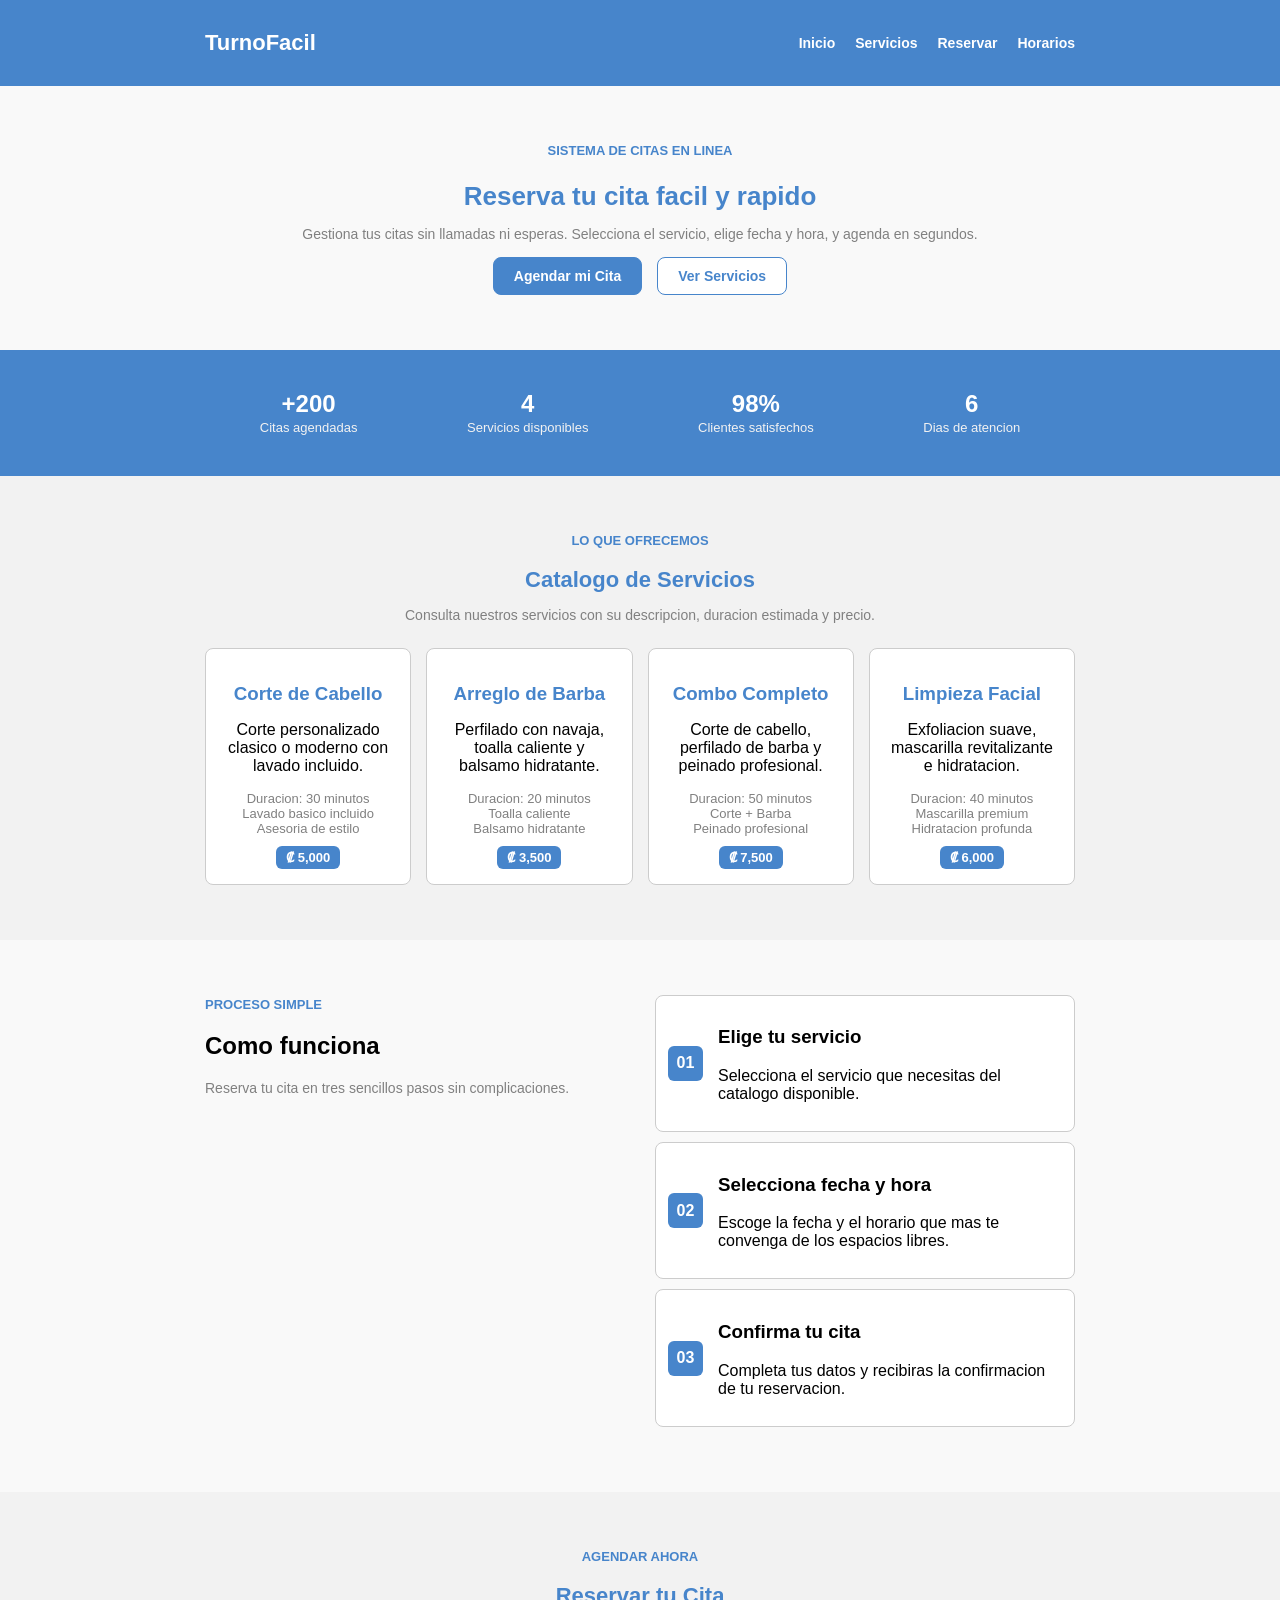
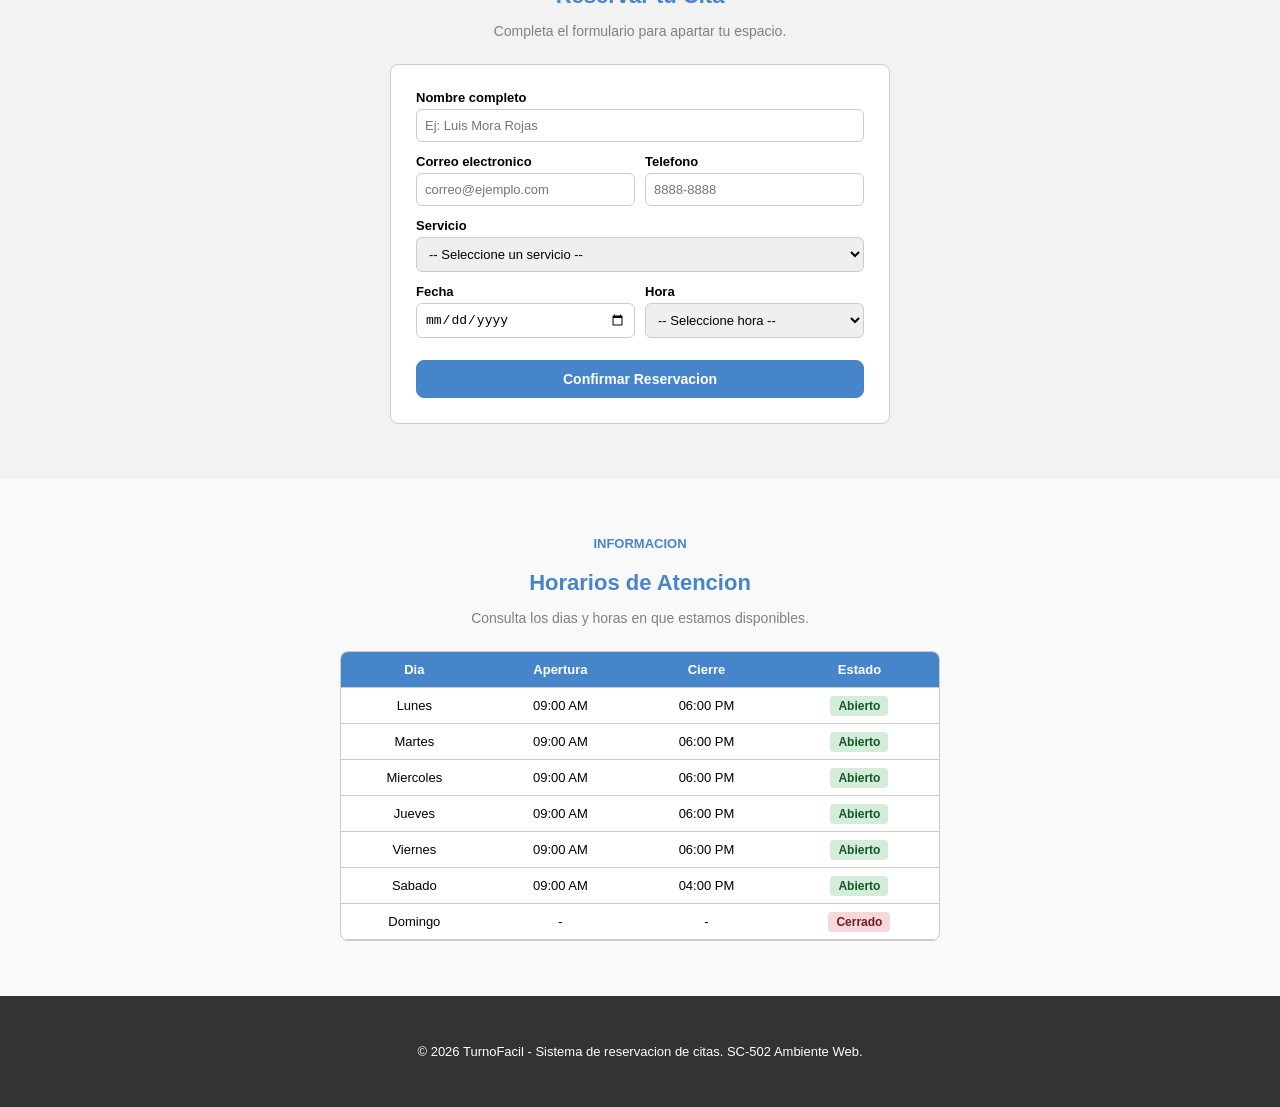
==== index.html @ 2ec7ce6b "Primer commit de TurnoFacil" ====
<!DOCTYPE html>
<html lang="es">
<head>
    <meta charset="UTF-8">
    <meta name="viewport" content="width=device-width, initial-scale=1.0">
    <title>TurnoFácil</title>
    <link rel="stylesheet" href="style.css">
</head>
<body>

    <header class="header">
        <div class="container">
            <div class="navbar">
                <a href="#" class="logo">TurnoFacil</a>
                <ul class="linksNavbar">
                    <li><a href="#inicio">Inicio</a></li>
                    <li><a href="#servicios">Servicios</a></li>
                    <li><a href="#reservar">Reservar</a></li>
                    <li><a href="#horarios">Horarios</a></li>
                </ul>
            </div>
        </div>
    </header>

    <section id="inicio" class="hero">
        <div class="container">
            <div class="hero-texto">
                <span class="subtitulo">Sistema de citas en linea</span>
                <h1>Reserva tu cita facil y rapido</h1>
                <p class="texto-gris">Gestiona tus citas sin llamadas ni esperas. Selecciona el servicio, elige fecha y hora, y agenda en segundos.</p>
                <div class="hero-botones">
                    <a href="#reservar" class="btn btn-primary grande">Agendar mi Cita</a>
                    <a href="#servicios" class="btn btn-secondary grande">Ver Servicios</a>
                </div>
            </div>
        </div>
    </section>

    <section class="stats-section">
        <div class="container">
            <div class="statsGrid">
                <div class="statCard">
                    <b>+200</b>
                    <span>Citas agendadas</span>
                </div>
                <div class="statCard">
                    <b>4</b>
                    <span>Servicios disponibles</span>
                </div>
                <div class="statCard">
                    <b>98%</b>
                    <span>Clientes satisfechos</span>
                </div>
                <div class="statCard">
                    <b>6</b>
                    <span>Dias de atencion</span>
                </div>
            </div>
        </div>
    </section>

    <section id="servicios" class="section bg-gris">
        <div class="container">
            <div class="encabezadoSeccionCentro">
                <span class="subtitulo">Lo que ofrecemos</span>
                <h2>Catalogo de Servicios</h2>
                <p class="texto-gris">Consulta nuestros servicios con su descripcion, duracion estimada y precio.</p>
            </div>

            <div class="cards-servicios">
                <article class="servicioCard">
                    <h3>Corte de Cabello</h3>
                    <p>Corte personalizado clasico o moderno con lavado incluido.</p>
                    <ul>
                        <li>Duracion: 30 minutos</li>
                        <li>Lavado basico incluido</li>
                        <li>Asesoria de estilo</li>
                    </ul>
                    <span class="precioServicio">₡ 5,000</span>
                </article>

                <article class="servicioCard">
                    <h3>Arreglo de Barba</h3>
                    <p>Perfilado con navaja, toalla caliente y balsamo hidratante.</p>
                    <ul>
                        <li>Duracion: 20 minutos</li>
                        <li>Toalla caliente</li>
                        <li>Balsamo hidratante</li>
                    </ul>
                    <span class="precioServicio">₡ 3,500</span>
                </article>

                <article class="servicioCard">
                    <h3>Combo Completo</h3>
                    <p>Corte de cabello, perfilado de barba y peinado profesional.</p>
                    <ul>
                        <li>Duracion: 50 minutos</li>
                        <li>Corte + Barba</li>
                        <li>Peinado profesional</li>
                    </ul>
                    <span class="precioServicio">₡ 7,500</span>
                </article>

                <article class="servicioCard">
                    <h3>Limpieza Facial</h3>
                    <p>Exfoliacion suave, mascarilla revitalizante e hidratacion.</p>
                    <ul>
                        <li>Duracion: 40 minutos</li>
                        <li>Mascarilla premium</li>
                        <li>Hidratacion profunda</li>
                    </ul>
                    <span class="precioServicio">₡ 6,000</span>
                </article>
            </div>
        </div>
    </section>

    <section class="section">
        <div class="container">
            <div class="pasos-section">
                <div class="pasosTexto">
                    <span class="subtitulo">Proceso simple</span>
                    <h2>Como funciona</h2>
                    <p class="texto-gris">Reserva tu cita en tres sencillos pasos sin complicaciones.</p>
                </div>
                <div class="stepsList">
                    <div class="pasoCard">
                        <div class="pasoNumero">01</div>
                        <div class="pasoInfo">
                            <h3>Elige tu servicio</h3>
                            <p>Selecciona el servicio que necesitas del catalogo disponible.</p>
                        </div>
                    </div>
                    <div class="pasoCard">
                        <div class="pasoNumero">02</div>
                        <div class="pasoInfo">
                            <h3>Selecciona fecha y hora</h3>
                            <p>Escoge la fecha y el horario que mas te convenga de los espacios libres.</p>
                        </div>
                    </div>
                    <div class="pasoCard">
                        <div class="pasoNumero">03</div>
                        <div class="pasoInfo">
                            <h3>Confirma tu cita</h3>
                            <p>Completa tus datos y recibiras la confirmacion de tu reservacion.</p>
                        </div>
                    </div>
                </div>
            </div>
        </div>
    </section>

    <section id="reservar" class="section bg-gris">
        <div class="container">
            <div class="encabezadoSeccionCentro">
                <span class="subtitulo">Agendar ahora</span>
                <h2>Reservar tu Cita</h2>
                <p class="texto-gris">Completa el formulario para apartar tu espacio.</p>
            </div>

            <div class="formContainer">
                <form id="formCita">

                    <div class="campoForm">
                        <label for="nombre">Nombre completo</label>
                        <input type="text" id="nombre" placeholder="Ej: Luis Mora Rojas" required>
                    </div>

                    <div class="fila-doble">
                        <div class="campoForm">
                            <label for="correo">Correo electronico</label>
                            <input type="email" id="correo" placeholder="correo@ejemplo.com" required>
                        </div>
                        <div class="campoForm">
                            <label for="telefono">Telefono</label>
                            <input type="tel" id="telefono" placeholder="8888-8888" required>
                        </div>
                    </div>

                    <div class="campoForm">
                        <label for="servicio">Servicio</label>
                        <select id="servicio" required>
                            <option value="">-- Seleccione un servicio --</option>
                            <option value="Corte de Cabello">Corte de Cabello (30 min - ₡5,000)</option>
                            <option value="Arreglo de Barba">Arreglo de Barba (20 min - ₡3,500)</option>
                            <option value="Combo Completo">Combo Completo (50 min - ₡7,500)</option>
                            <option value="Limpieza Facial">Limpieza Facial (40 min - ₡6,000)</option>
                        </select>
                    </div>

                    <div class="fila-doble">
                        <div class="campoForm">
                            <label for="fecha">Fecha</label>
                            <input type="date" id="fecha" required>
                        </div>
                        <div class="campoForm">
                            <label for="hora">Hora</label>
                            <select id="hora" required>
                                <option value="">-- Seleccione hora --</option>
                                <option value="09:00">09:00 AM</option>
                                <option value="10:00">10:00 AM</option>
                                <option value="11:00">11:00 AM</option>
                                <option value="13:00">01:00 PM</option>
                                <option value="14:00">02:00 PM</option>
                                <option value="15:00">03:00 PM</option>
                                <option value="16:00">04:00 PM</option>
                                <option value="17:00">05:00 PM</option>
                            </select>
                        </div>
                    </div>

                    <button type="submit" class="btn btn-primary btnReserva grande">Confirmar Reservacion</button>

                </form>
            </div>
        </div>
    </section>

    <section id="horarios" class="section">
        <div class="container">
            <div class="encabezadoSeccionCentro">
                <span class="subtitulo">Informacion</span>
                <h2>Horarios de Atencion</h2>
                <p class="texto-gris">Consulta los dias y horas en que estamos disponibles.</p>
            </div>

            <div class="tablaHorarios">
                <table>
                    <thead>
                        <tr>
                            <th>Dia</th>
                            <th>Apertura</th>
                            <th>Cierre</th>
                            <th>Estado</th>
                        </tr>
                    </thead>
                    <tbody>
                        <tr>
                            <td>Lunes</td>
                            <td>09:00 AM</td>
                            <td>06:00 PM</td>
                            <td><span class="badge-estado abierto">Abierto</span></td>
                        </tr>
                        <tr>
                            <td>Martes</td>
                            <td>09:00 AM</td>
                            <td>06:00 PM</td>
                            <td><span class="badge-estado abierto">Abierto</span></td>
                        </tr>
                        <tr>
                            <td>Miercoles</td>
                            <td>09:00 AM</td>
                            <td>06:00 PM</td>
                            <td><span class="badge-estado abierto">Abierto</span></td>
                        </tr>
                        <tr>
                            <td>Jueves</td>
                            <td>09:00 AM</td>
                            <td>06:00 PM</td>
                            <td><span class="badge-estado abierto">Abierto</span></td>
                        </tr>
                        <tr>
                            <td>Viernes</td>
                            <td>09:00 AM</td>
                            <td>06:00 PM</td>
                            <td><span class="badge-estado abierto">Abierto</span></td>
                        </tr>
                        <tr>
                            <td>Sabado</td>
                            <td>09:00 AM</td>
                            <td>04:00 PM</td>
                            <td><span class="badge-estado abierto">Abierto</span></td>
                        </tr>
                        <tr>
                            <td>Domingo</td>
                            <td>-</td>
                            <td>-</td>
                            <td><span class="badge-estado cerrado">Cerrado</span></td>
                        </tr>
                    </tbody>
                </table>
            </div>
        </div>
    </section>

    <footer class="footer">
        <div class="container">
            <p>&copy; 2026 TurnoFacil - Sistema de reservacion de citas. SC-502 Ambiente Web.</p>
        </div>
    </footer>

    <script src="script.js"></script>
</body>
</html>
---- style.css ----
* {
    box-sizing: border-box;
}

body {
    margin: 0;
    font-family: Arial, Helvetica, sans-serif;
    background-color: #f9f9f9;
    color: black;
}

.container {
    max-width: 900px;
    margin: 0 auto;
    padding: 15px;
}

.header {
    background-color: #4785cb;
}

.navbar {
    display: flex;
    justify-content: space-between;
    align-items: center;
    padding: 15px 0;
}

.logo {
    color: white;
    font-size: 22px;
    font-weight: bold;
    text-decoration: none;
}

.linksNavbar {
    display: flex;
    gap: 20px;
    list-style: none;
    margin: 0;
    padding: 0;
}

.linksNavbar a {
    text-decoration: none;
    color: white;
    font-weight: bold;
    font-size: 14px;
}

.hero {
    text-align: center;
    padding: 40px 15px;
}

.hero h1 {
    color: #4785cb;
    font-size: 26px;
    margin-bottom: 10px;
}

.subtitulo {
    color: #4785cb;
    font-weight: bold;
    font-size: 13px;
    text-transform: uppercase;
}

.texto-gris {
    color: grey;
    font-size: 14px;
    margin-bottom: 15px;
}

.hero-botones {
    display: flex;
    justify-content: center;
    gap: 15px;
}

.btn {
    padding: 10px 20px;
    border-radius: 8px;
    text-decoration: none;
    font-size: 14px;
    font-weight: bold;
    cursor: pointer;
    border: 1px solid #4785cb;
    display: inline-block;
}

.btn-primary {
    background-color: #4785cb;
    color: white;
}

.btn-secondary {
    background-color: white;
    color: #4785cb;
}

.btnReserva {
    width: 100%;
    margin-top: 10px;
}

.stats-section {
    background-color: #4785cb;
    color: white;
    padding: 25px 0;
}

.statsGrid {
    display: flex;
    justify-content: space-around;
    text-align: center;
}

.statCard b {
    display: block;
    font-size: 24px;
}

.statCard span {
    font-size: 13px;
    color: #f2f2f2;
}

.section {
    padding: 40px 0;
}

.bg-gris {
    background-color: #f2f2f2;
}

.encabezadoSeccionCentro {
    text-align: center;
    margin-bottom: 25px;
}

.encabezadoSeccionCentro h2 {
    color: #4785cb;
    font-size: 22px;
    margin-bottom: 5px;
}

.cards-servicios {
    display: flex;
    gap: 15px;
    flex-wrap: wrap;
}

.servicioCard {
    flex: 1;
    min-width: 200px;
    background-color: white;
    border: 1px solid #ccc;
    border-radius: 8px;
    padding: 15px;
    text-align: center;
}

.servicioCard h3 {
    color: #4785cb;
    margin-bottom: 8px;
}

.servicioCard ul {
    list-style: none;
    padding: 0;
    margin: 10px 0;
    color: grey;
    font-size: 13px;
}

.precioServicio {
    background-color: #4785cb;
    color: white;
    padding: 4px 10px;
    border-radius: 6px;
    font-weight: bold;
    font-size: 13px;
    display: inline-block;
}

.pasos-section {
    display: flex;
    gap: 30px;
}

.pasosTexto, .stepsList {
    flex: 1;
}

.pasoCard {
    display: flex;
    gap: 15px;
    background-color: white;
    border: 1px solid #ccc;
    border-radius: 8px;
    padding: 12px;
    margin-bottom: 10px;
    align-items: center;
}

.pasoNumero {
    width: 35px;
    height: 35px;
    background-color: #4785cb;
    color: white;
    display: flex;
    align-items: center;
    justify-content: center;
    font-weight: bold;
    border-radius: 6px;
    flex-shrink: 0;
}

.formContainer {
    max-width: 500px;
    margin: 0 auto;
    background-color: white;
    border: 1px solid #ccc;
    border-radius: 8px;
    padding: 25px;
}

.campoForm {
    margin-bottom: 12px;
}

.campoForm label {
    font-size: 13px;
    font-weight: bold;
    display: block;
    margin-bottom: 4px;
}

.campoForm input, .campoForm select {
    width: 100%;
    padding: 8px;
    font-size: 13px;
    border: 1px solid #ccc;
    border-radius: 6px;
    box-sizing: border-box;
}

.fila-doble {
    display: flex;
    gap: 10px;
}

.fila-doble .campoForm {
    flex: 1;
}

.tablaHorarios {
    max-width: 600px;
    margin: 0 auto;
    background-color: white;
    border: 1px solid #ccc;
    border-radius: 8px;
    overflow: hidden;
}

table {
    width: 100%;
    border-collapse: collapse;
    font-size: 13px;
}

th, td {
    padding: 10px;
    border-bottom: 1px solid #ccc;
    text-align: center;
}

th {
    background-color: #4785cb;
    color: white;
}

.badge-estado {
    padding: 3px 8px;
    border-radius: 4px;
    font-size: 12px;
    font-weight: bold;
}

.badge-estado.abierto {
    background-color: #d4edda;
    color: #155724;
}

.badge-estado.cerrado {
    background-color: #f8d7da;
    color: #721c24;
}

.footer {
    background-color: #333333;
    color: white;
    text-align: center;
    padding: 20px;
    font-size: 13px;
}

@media (max-width: 768px) {
    .navbar {
        flex-direction: column;
        gap: 15px;
    }

    .hero-botones, .statsGrid, .cards-servicios, .pasos-section, .fila-doble {
        flex-direction: column;
    }
}
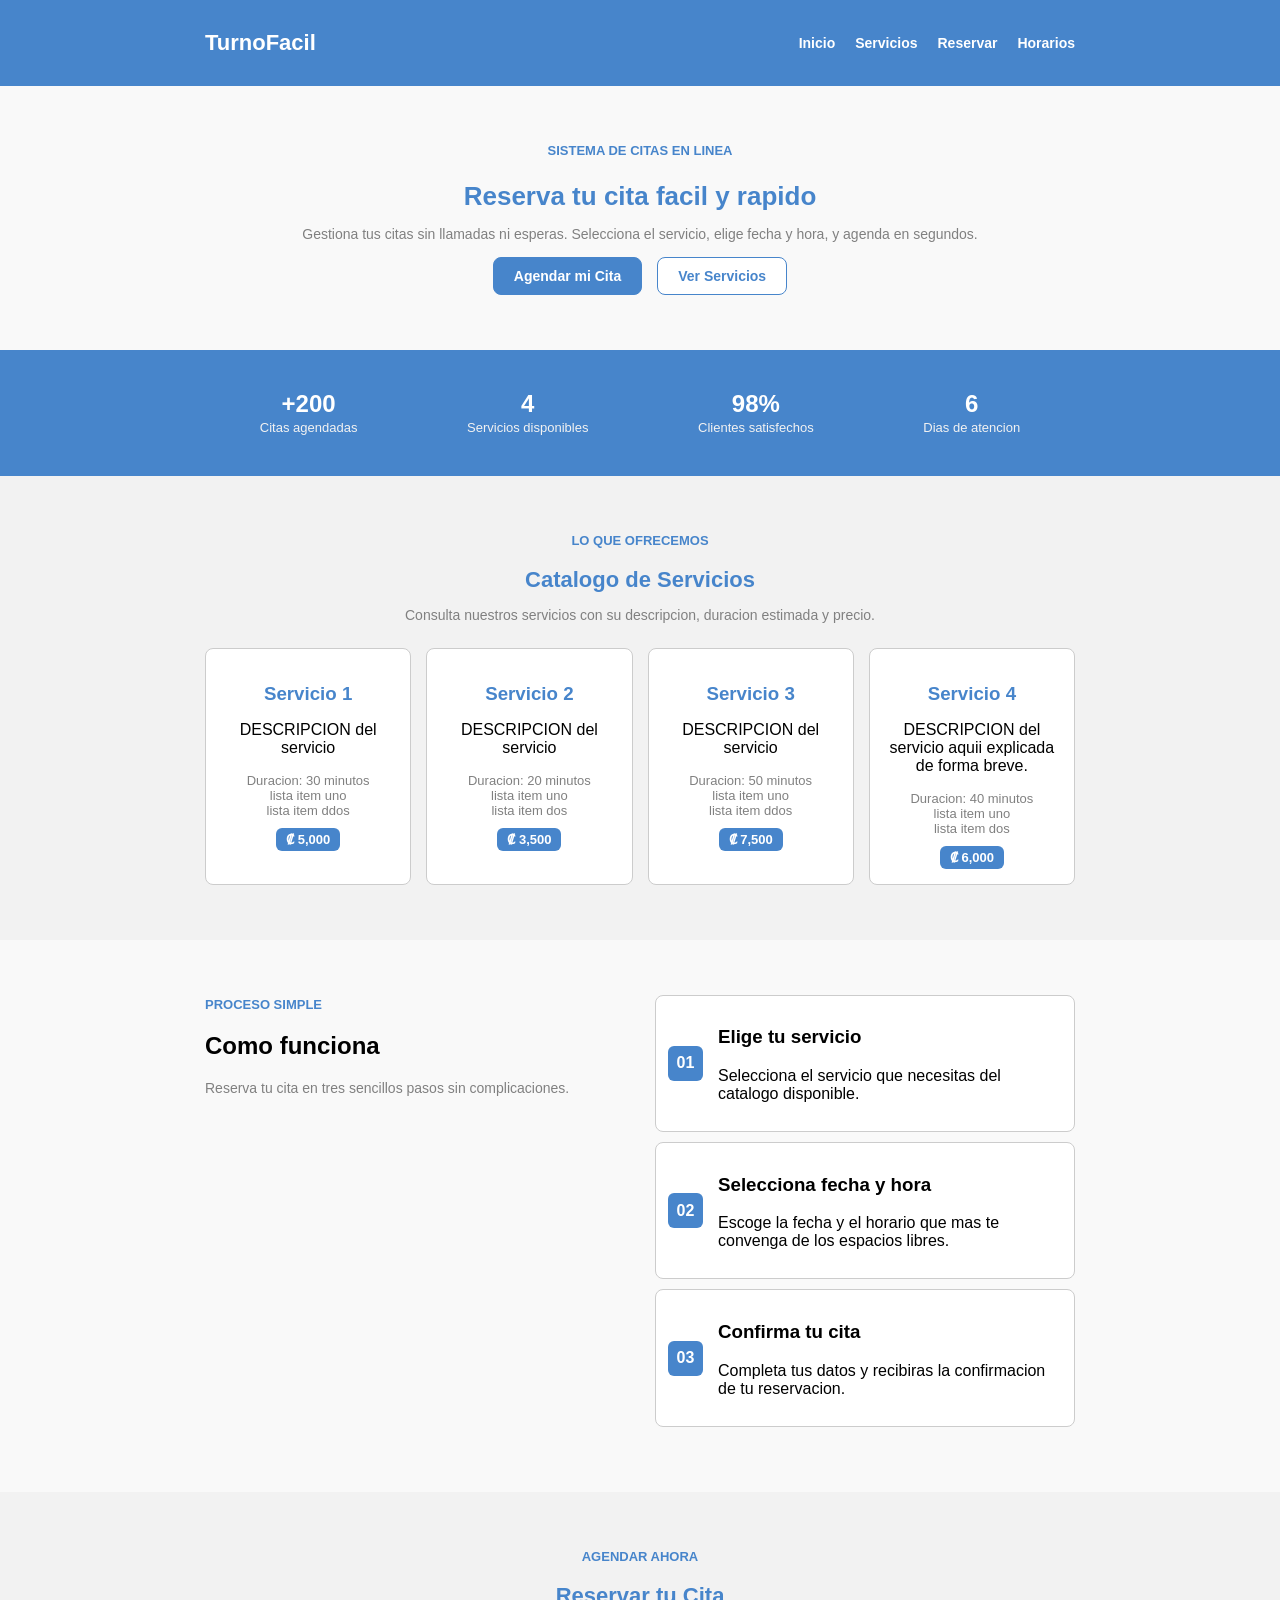
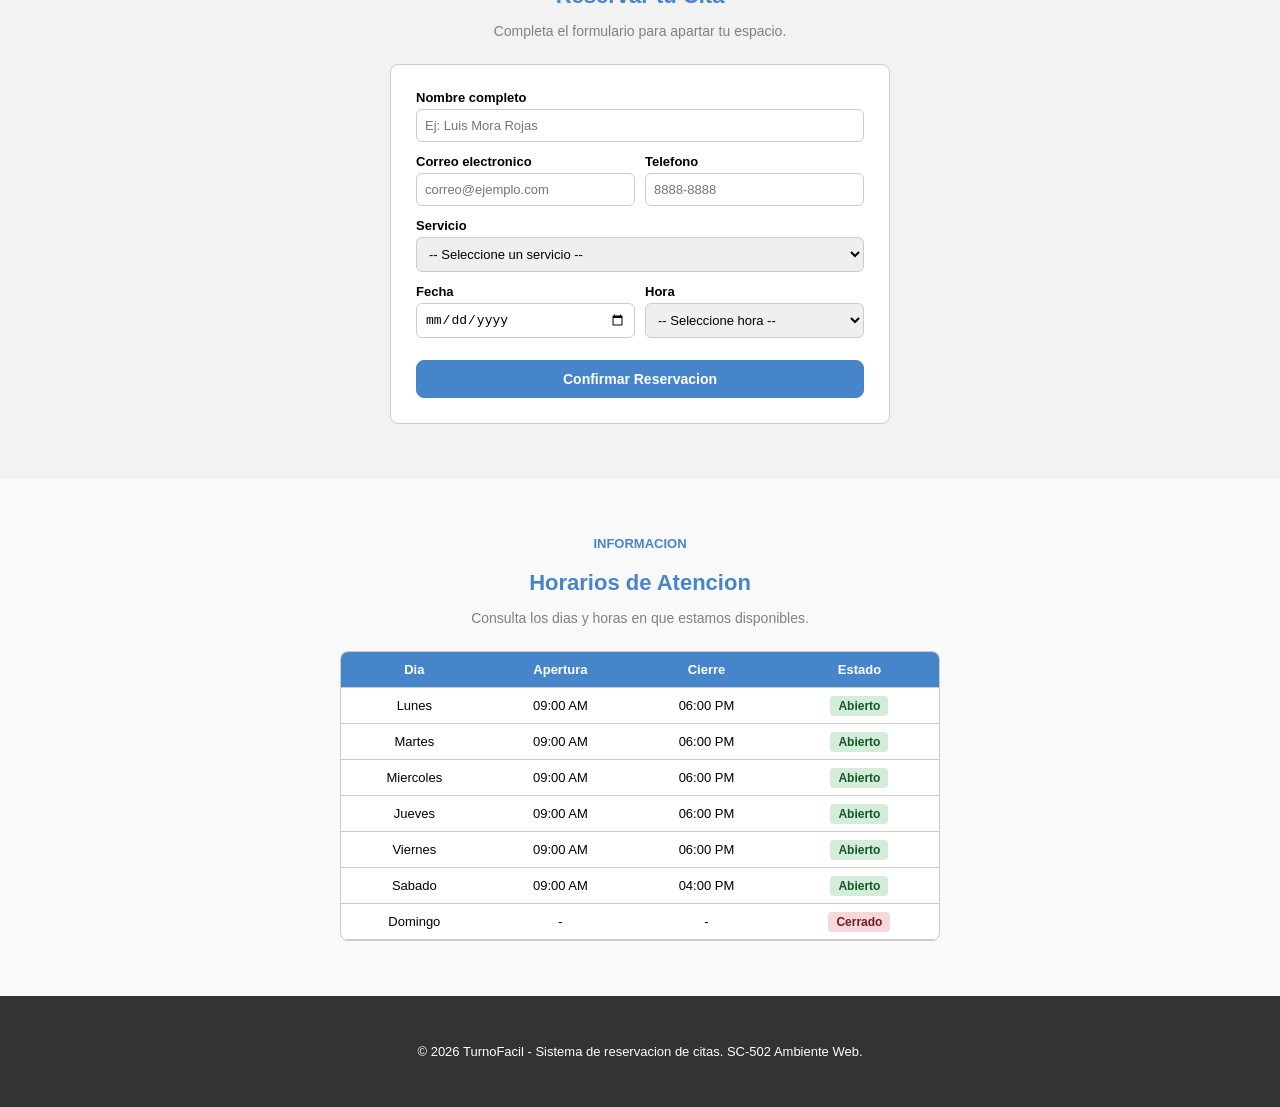
==== commit f77ac94f: "Update service descriptions and titles in index.html" ====
--- a/index.html
+++ b/index.html
@@ -69,45 +69,45 @@
 
             <div class="cards-servicios">
                 <article class="servicioCard">
-                    <h3>Corte de Cabello</h3>
-                    <p>Corte personalizado clasico o moderno con lavado incluido.</p>
+                    <h3>Servicio 1</h3>
+                    <p>DESCRIPCION del servicio</p>
                     <ul>
                         <li>Duracion: 30 minutos</li>
-                        <li>Lavado basico incluido</li>
-                        <li>Asesoria de estilo</li>
+                        <li>lista item uno</li>
+                        <li>lista item ddos</li>
                     </ul>
                     <span class="precioServicio">₡ 5,000</span>
                 </article>
 
                 <article class="servicioCard">
-                    <h3>Arreglo de Barba</h3>
-                    <p>Perfilado con navaja, toalla caliente y balsamo hidratante.</p>
+                    <h3>Servicio 2</h3>
+                    <p>DESCRIPCION del servicio</p>
                     <ul>
                         <li>Duracion: 20 minutos</li>
-                        <li>Toalla caliente</li>
-                        <li>Balsamo hidratante</li>
+                        <li>lista item uno</li>
+                        <li>lista item dos</li>
                     </ul>
                     <span class="precioServicio">₡ 3,500</span>
                 </article>
 
                 <article class="servicioCard">
-                    <h3>Combo Completo</h3>
-                    <p>Corte de cabello, perfilado de barba y peinado profesional.</p>
+                    <h3>Servicio 3</h3>
+                    <p>DESCRIPCION del servicio</p>
                     <ul>
                         <li>Duracion: 50 minutos</li>
-                        <li>Corte + Barba</li>
-                        <li>Peinado profesional</li>
+                        <li>lista item uno</li>
+                        <li>lista item ddos</li>
                     </ul>
                     <span class="precioServicio">₡ 7,500</span>
                 </article>
 
                 <article class="servicioCard">
-                    <h3>Limpieza Facial</h3>
-                    <p>Exfoliacion suave, mascarilla revitalizante e hidratacion.</p>
+                    <h3>Servicio 4</h3>
+                    <p>DESCRIPCION del servicio aquii explicada de forma breve.</p>
                     <ul>
                         <li>Duracion: 40 minutos</li>
-                        <li>Mascarilla premium</li>
-                        <li>Hidratacion profunda</li>
+                        <li>lista item uno</li>
+                        <li>lista item dos</li>
                     </ul>
                     <span class="precioServicio">₡ 6,000</span>
                 </article>
@@ -291,4 +291,4 @@
 
     <script src="script.js"></script>
 </body>
-</html>+</html>
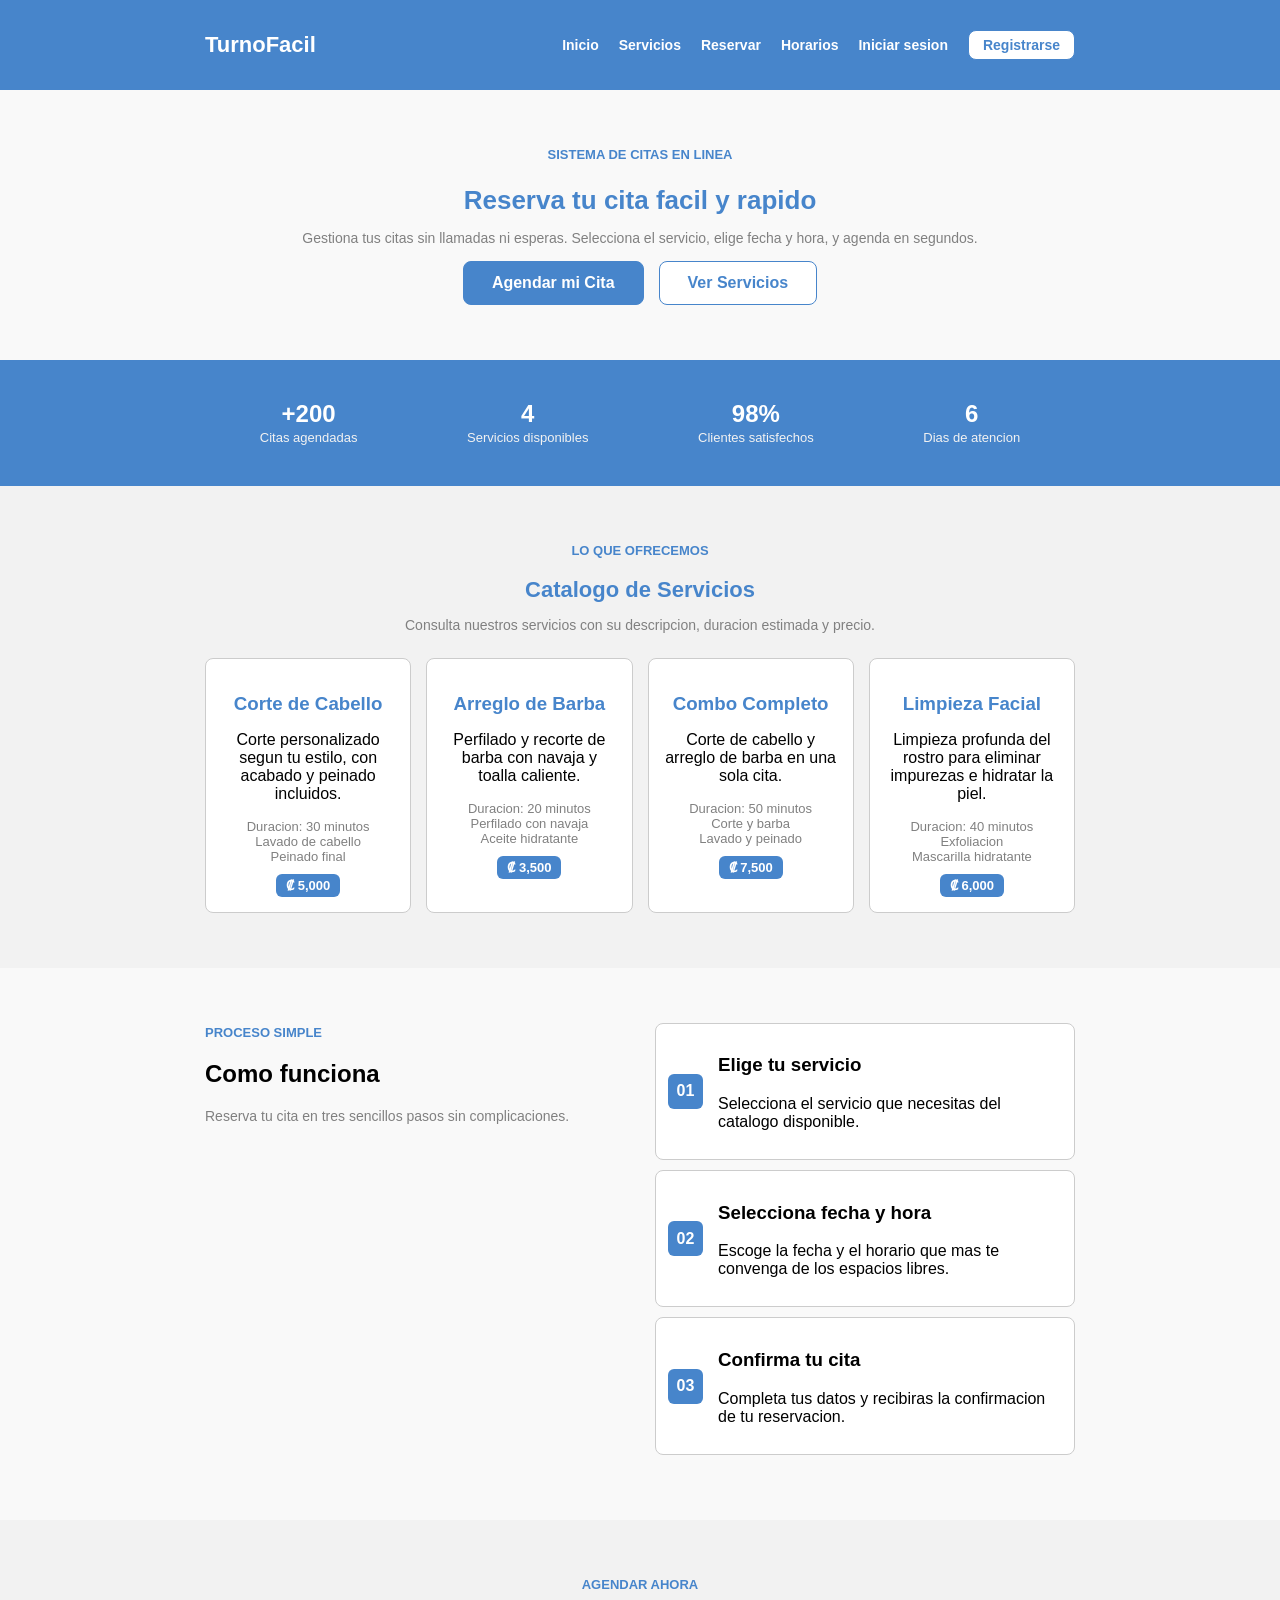
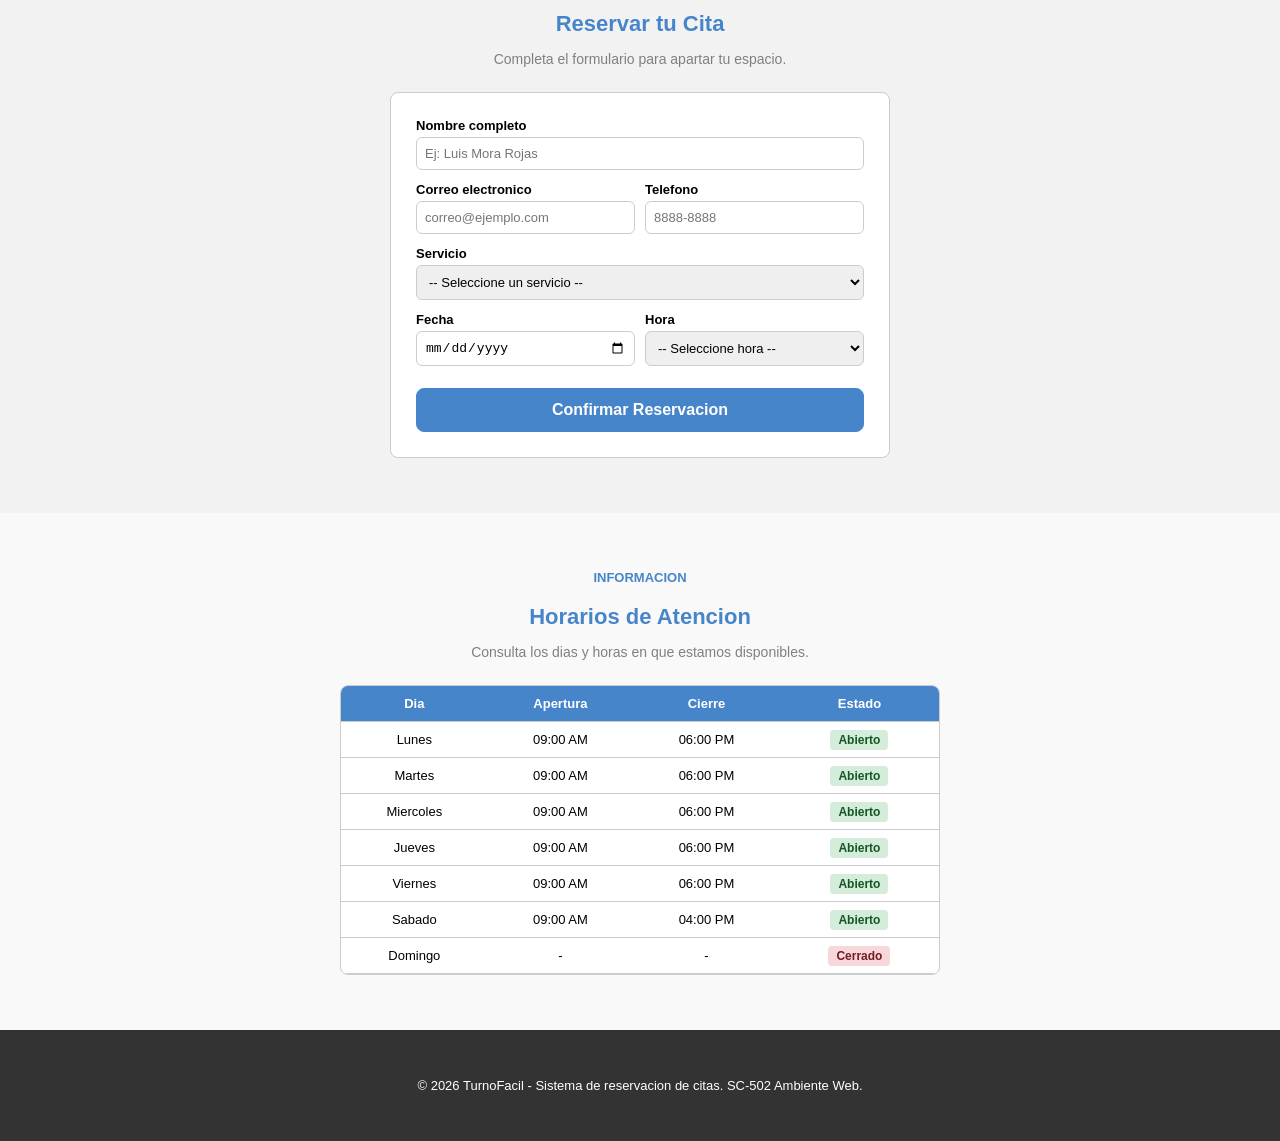
==== commit c7d9c9fa: "Agrega enlaces de login y registro, y servicios se actualiza con los textos reales en la main page" ====
--- a/index.html
+++ b/index.html
@@ -17,6 +17,8 @@
                     <li><a href="#servicios">Servicios</a></li>
                     <li><a href="#reservar">Reservar</a></li>
                     <li><a href="#horarios">Horarios</a></li>
+                    <li><a href="login.html">Iniciar sesion</a></li>
+                    <li><a href="registro.html" class="btn btn-secondary btnNavbar">Registrarse</a></li>
                 </ul>
             </div>
         </div>
@@ -69,45 +71,45 @@
 
             <div class="cards-servicios">
                 <article class="servicioCard">
-                    <h3>Servicio 1</h3>
-                    <p>DESCRIPCION del servicio</p>
+                    <h3>Corte de Cabello</h3>
+                    <p>Corte personalizado segun tu estilo, con acabado y peinado incluidos.</p>
                     <ul>
                         <li>Duracion: 30 minutos</li>
-                        <li>lista item uno</li>
-                        <li>lista item ddos</li>
+                        <li>Lavado de cabello</li>
+                        <li>Peinado final</li>
                     </ul>
                     <span class="precioServicio">₡ 5,000</span>
                 </article>
 
                 <article class="servicioCard">
-                    <h3>Servicio 2</h3>
-                    <p>DESCRIPCION del servicio</p>
+                    <h3>Arreglo de Barba</h3>
+                    <p>Perfilado y recorte de barba con navaja y toalla caliente.</p>
                     <ul>
                         <li>Duracion: 20 minutos</li>
-                        <li>lista item uno</li>
-                        <li>lista item dos</li>
+                        <li>Perfilado con navaja</li>
+                        <li>Aceite hidratante</li>
                     </ul>
                     <span class="precioServicio">₡ 3,500</span>
                 </article>
 
                 <article class="servicioCard">
-                    <h3>Servicio 3</h3>
-                    <p>DESCRIPCION del servicio</p>
+                    <h3>Combo Completo</h3>
+                    <p>Corte de cabello y arreglo de barba en una sola cita.</p>
                     <ul>
                         <li>Duracion: 50 minutos</li>
-                        <li>lista item uno</li>
-                        <li>lista item ddos</li>
+                        <li>Corte y barba</li>
+                        <li>Lavado y peinado</li>
                     </ul>
                     <span class="precioServicio">₡ 7,500</span>
                 </article>
 
                 <article class="servicioCard">
-                    <h3>Servicio 4</h3>
-                    <p>DESCRIPCION del servicio aquii explicada de forma breve.</p>
+                    <h3>Limpieza Facial</h3>
+                    <p>Limpieza profunda del rostro para eliminar impurezas e hidratar la piel.</p>
                     <ul>
                         <li>Duracion: 40 minutos</li>
-                        <li>lista item uno</li>
-                        <li>lista item dos</li>
+                        <li>Exfoliacion</li>
+                        <li>Mascarilla hidratante</li>
                     </ul>
                     <span class="precioServicio">₡ 6,000</span>
                 </article>
--- a/style.css
+++ b/style.css
@@ -36,6 +36,7 @@
 .linksNavbar {
     display: flex;
     gap: 20px;
+    align-items: center;
     list-style: none;
     margin: 0;
     padding: 0;
@@ -46,6 +47,11 @@
     color: white;
     font-weight: bold;
     font-size: 14px;
+}
+
+.linksNavbar a.btnNavbar {
+    color: #4785cb;
+    padding: 6px 14px;
 }
 
 .hero {
@@ -102,6 +108,11 @@
 .btnReserva {
     width: 100%;
     margin-top: 10px;
+}
+
+.grande {
+    padding: 12px 28px;
+    font-size: 16px;
 }
 
 .stats-section {
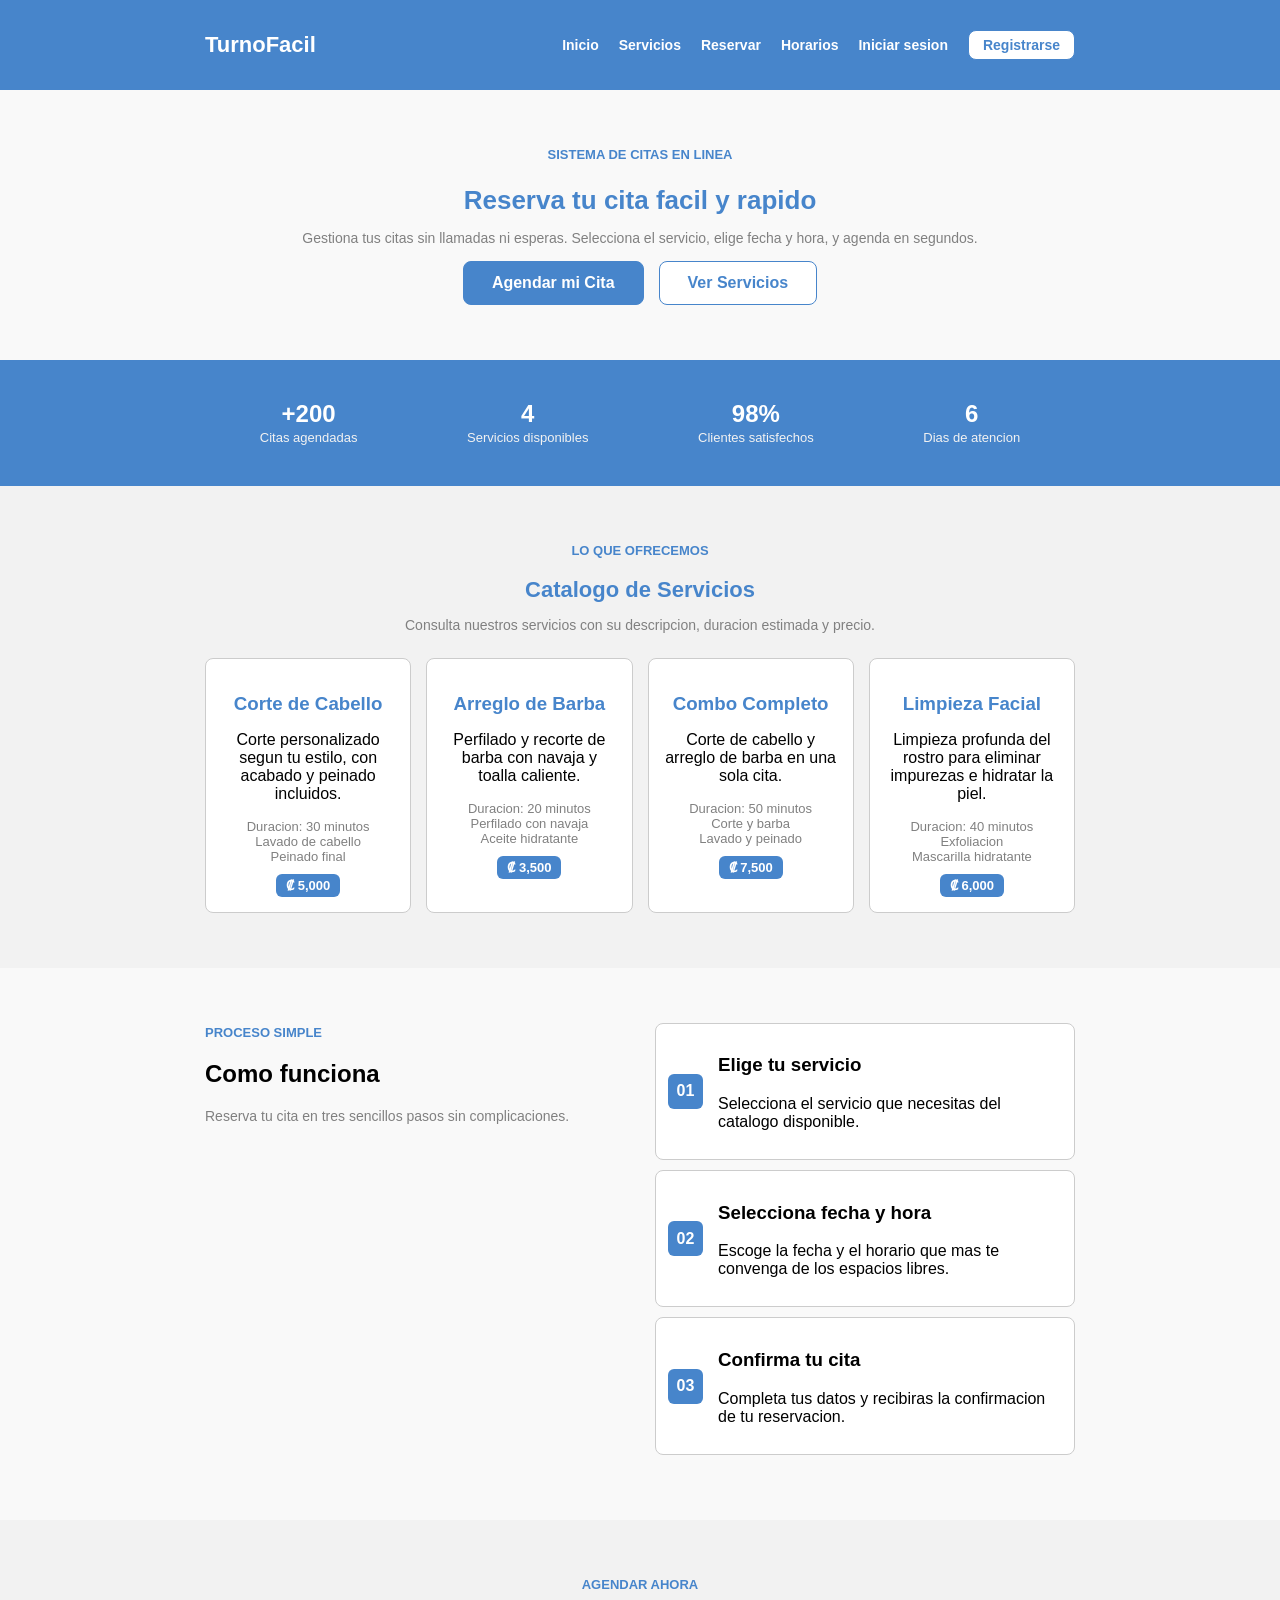
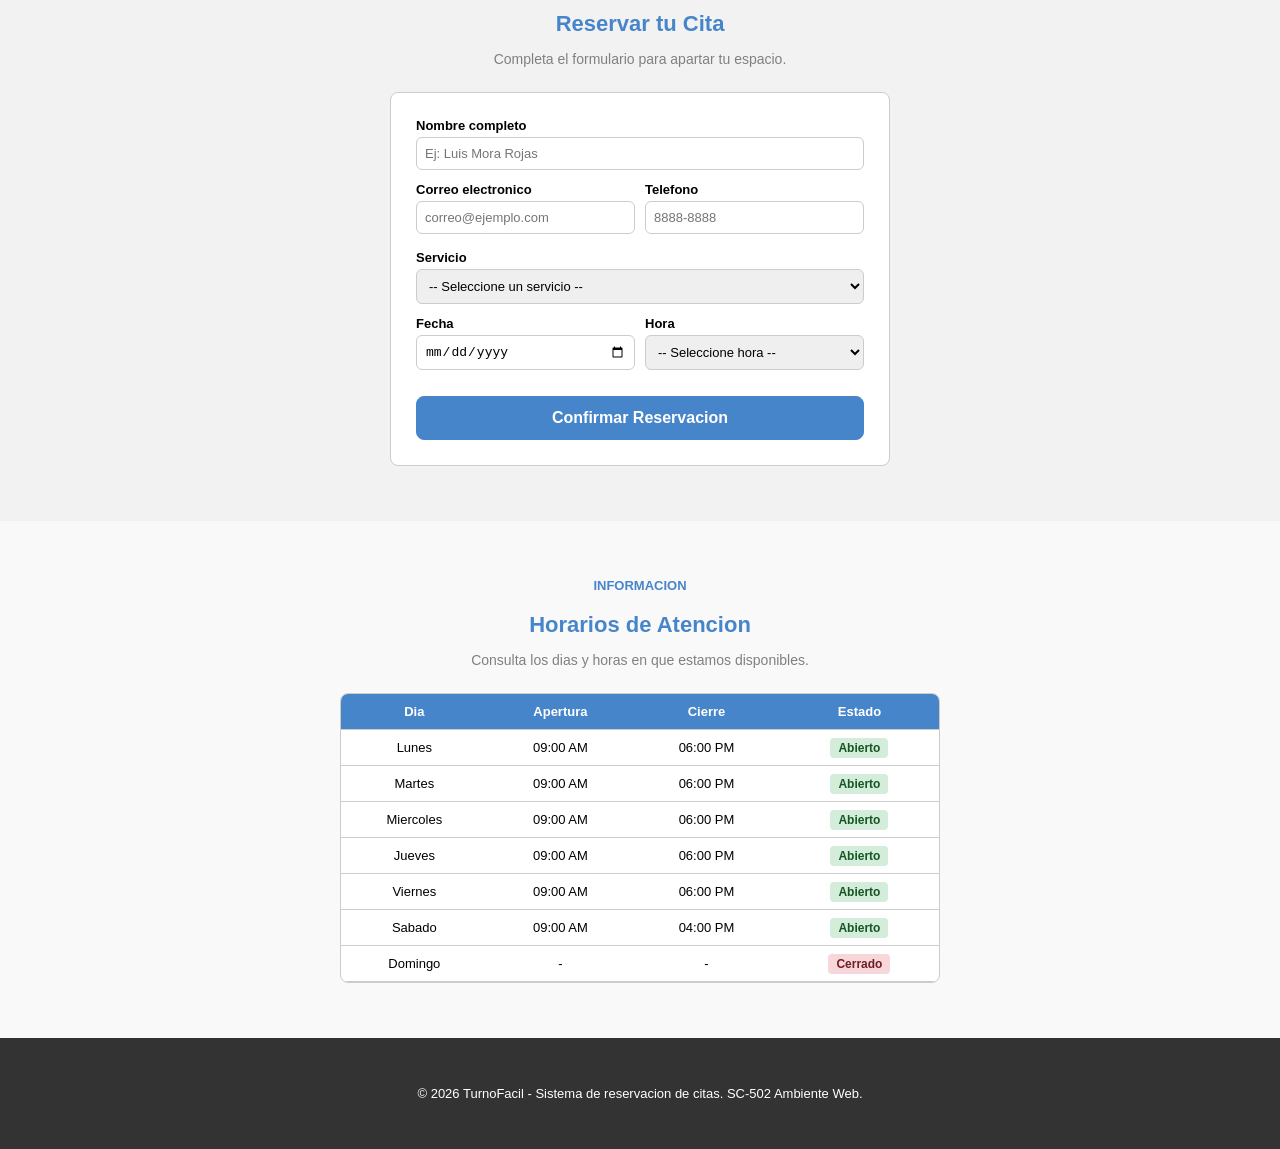
==== commit 0552851c: "Agrego pantallas de mis citas, mi cuenta y panel de administrador, y validaciones del formulario de " ====
--- a/index.html
+++ b/index.html
@@ -161,43 +161,51 @@
             </div>
 
             <div class="formContainer">
-                <form id="formCita">
+                <div id="alertaError" class="alertaError"></div>
+                <div id="alertaExito" class="alertaExito"></div>
+
+                <form id="formCita" novalidate>
 
                     <div class="campoForm">
                         <label for="nombre">Nombre completo</label>
-                        <input type="text" id="nombre" placeholder="Ej: Luis Mora Rojas" required>
+                        <input type="text" id="nombre" placeholder="Ej: Luis Mora Rojas" required aria-describedby="errorNombre">
+                        <span id="errorNombre" class="errorCampo"></span>
                     </div>
 
                     <div class="fila-doble">
                         <div class="campoForm">
                             <label for="correo">Correo electronico</label>
-                            <input type="email" id="correo" placeholder="correo@ejemplo.com" required>
+                            <input type="email" id="correo" placeholder="correo@ejemplo.com" required aria-describedby="errorCorreo">
+                            <span id="errorCorreo" class="errorCampo"></span>
                         </div>
                         <div class="campoForm">
                             <label for="telefono">Telefono</label>
-                            <input type="tel" id="telefono" placeholder="8888-8888" required>
+                            <input type="tel" id="telefono" placeholder="8888-8888" required aria-describedby="errorTelefono">
+                            <span id="errorTelefono" class="errorCampo"></span>
                         </div>
                     </div>
 
                     <div class="campoForm">
                         <label for="servicio">Servicio</label>
-                        <select id="servicio" required>
+                        <select id="servicio" required aria-describedby="errorServicio">
                             <option value="">-- Seleccione un servicio --</option>
                             <option value="Corte de Cabello">Corte de Cabello (30 min - ₡5,000)</option>
                             <option value="Arreglo de Barba">Arreglo de Barba (20 min - ₡3,500)</option>
                             <option value="Combo Completo">Combo Completo (50 min - ₡7,500)</option>
                             <option value="Limpieza Facial">Limpieza Facial (40 min - ₡6,000)</option>
                         </select>
+                        <span id="errorServicio" class="errorCampo"></span>
                     </div>
 
                     <div class="fila-doble">
                         <div class="campoForm">
                             <label for="fecha">Fecha</label>
-                            <input type="date" id="fecha" required>
+                            <input type="date" id="fecha" required aria-describedby="errorFecha">
+                            <span id="errorFecha" class="errorCampo"></span>
                         </div>
                         <div class="campoForm">
                             <label for="hora">Hora</label>
-                            <select id="hora" required>
+                            <select id="hora" required aria-describedby="errorHora">
                                 <option value="">-- Seleccione hora --</option>
                                 <option value="09:00">09:00 AM</option>
                                 <option value="10:00">10:00 AM</option>
@@ -208,6 +216,7 @@
                                 <option value="16:00">04:00 PM</option>
                                 <option value="17:00">05:00 PM</option>
                             </select>
+                            <span id="errorHora" class="errorCampo"></span>
                         </div>
                     </div>
 
--- a/style.css
+++ b/style.css
@@ -326,4 +326,168 @@
     .hero-botones, .statsGrid, .cards-servicios, .pasos-section, .fila-doble {
         flex-direction: column;
     }
-}+}
+
+/* ==========================================================
+   Pantallas secundarias
+   (login, registro, recuperar contraseña, mis citas,
+   mi cuenta y panel de administrador)
+   ========================================================== */
+
+/* --- Alertas (ocultas por defecto; se muestran con .mostrar) --- */
+.alertaError, .alertaExito {
+    display: none;
+    padding: 10px 12px;
+    border-radius: 8px;
+    font-size: 13px;
+    font-weight: bold;
+    margin-bottom: 15px;
+}
+
+.alertaError {
+    background-color: #f8d7da;
+    color: #721c24;
+    border: 1px solid #f5c6cb;
+}
+
+.alertaExito {
+    background-color: #d4edda;
+    color: #155724;
+    border: 1px solid #c3e6cb;
+}
+
+.alertaError.mostrar, .alertaExito.mostrar {
+    display: block;
+}
+
+/* Hover de botones*/
+.btn-primary:hover {
+    background-color: #3a6fae;
+    border-color: #3a6fae;
+}
+
+.btn-secondary:hover {
+    background-color: #e8f0fa;
+}
+
+/* Boton de peligro */
+.btnPeligro {
+    background-color: #dc3545;
+    border-color: #dc3545;
+    color: white;
+}
+
+.btnPeligro:hover {
+    background-color: #b02a37;
+    border-color: #b02a37;
+}
+
+/* Textarea igual a los inputs */
+.campoForm textarea {
+    width: 100%;
+    padding: 8px;
+    font-size: 13px;
+    font-family: inherit;
+    border: 1px solid #ccc;
+    border-radius: 6px;
+    min-height: 80px;
+    resize: vertical;
+}
+
+/* --- Enlace de texto debajo de un formulario --- */
+.enlaceForm {
+    text-align: center;
+    font-size: 13px;
+    margin-top: 15px;
+    color: grey;
+}
+
+.enlaceForm a {
+    color: #4785cb;
+    font-weight: bold;
+    text-decoration: none;
+}
+
+.enlaceForm a:hover {
+    text-decoration: underline;
+}
+
+/*Error de un campo especifico (debajo del input) */
+.errorCampo {
+    display: block;
+    color: #721c24;
+    font-size: 12px;
+    margin-top: 4px;
+}
+
+/* --- Mis citas --- */
+/* Mismo ancho que la tabla, para que la alerta y el mensaje queden alineados con ella */
+.contenidoCitas {
+    max-width: 600px;
+    margin: 0 auto;
+}
+
+.mensajeSinCitas {
+    text-align: center;
+}
+
+/* Estado "Atendida" (verde = confirmada, rojo = cancelada) */
+.badge-estado.atendida {
+    background-color: #d6e4f5;
+    color: #1f4e85;
+}
+
+/*  Layout del panel de administrador  */
+.panelAdmin {
+    display: flex;
+    gap: 20px;
+    align-items: flex-start;
+}
+
+.panelMenu {
+    width: 200px;
+    flex-shrink: 0;
+    background-color: white;
+    border: 1px solid #ccc;
+    border-radius: 8px;
+    padding: 10px;
+}
+
+.panelMenu a {
+    display: block;
+    padding: 10px;
+    border-radius: 6px;
+    color: #4785cb;
+    font-size: 14px;
+    font-weight: bold;
+    text-decoration: none;
+}
+
+.panelMenu a:hover {
+    background-color: #f2f2f2;
+}
+
+.panelMenu a.activo {
+    background-color: #4785cb;
+    color: white;
+}
+
+.panelContenido {
+    flex: 1;
+    min-width: 0;
+    background-color: white;
+    border: 1px solid #ccc;
+    border-radius: 8px;
+    padding: 20px;
+}
+
+@media (max-width: 768px) {
+    .panelAdmin {
+        flex-direction: column;
+        align-items: stretch;
+    }
+
+    .panelMenu {
+        width: 100%;
+    }
+}
